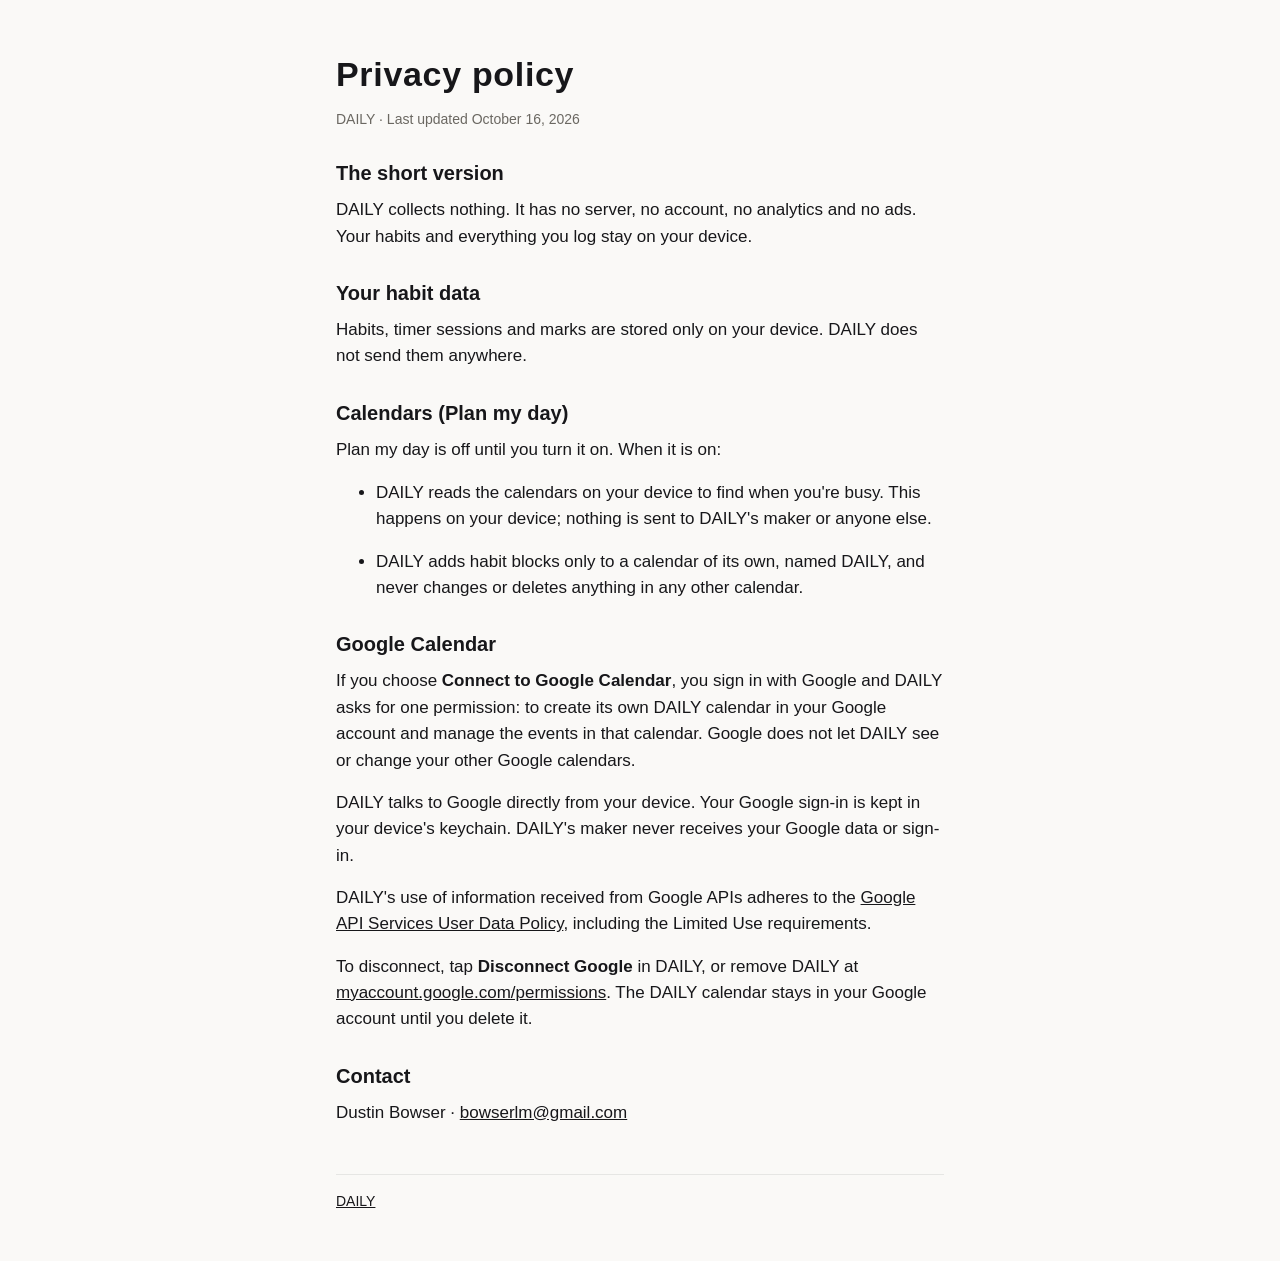
==== privacy.html @ 30e3d3a8 "DAILY home page and privacy policy (for Google's OAuth consent screen) Co-Authored-By: Claude Opus 5" ====
<!doctype html>
<html lang="en">
<head>
<meta charset="utf-8">
<meta name="viewport" content="width=device-width, initial-scale=1">
<title>DAILY Privacy Policy</title>
<meta name="description" content="DAILY collects nothing and has no server.">
<link rel="stylesheet" href="style.css">
</head>
<body>
<main>
  <h1>Privacy policy</h1>
  <p class="muted">DAILY · Last updated October 16, 2026</p>

  <h2>The short version</h2>
  <p>DAILY collects nothing. It has no server, no account, no analytics and no ads. Your habits and everything you log stay on your device.</p>

  <h2>Your habit data</h2>
  <p>Habits, timer sessions and marks are stored only on your device. DAILY does not send them anywhere.</p>

  <h2>Calendars (Plan my day)</h2>
  <p>Plan my day is off until you turn it on. When it is on:</p>
  <ul>
    <li>DAILY reads the calendars on your device to find when you're busy. This happens on your device; nothing is sent to DAILY's maker or anyone else.</li>
    <li>DAILY adds habit blocks only to a calendar of its own, named DAILY, and never changes or deletes anything in any other calendar.</li>
  </ul>

  <h2>Google Calendar</h2>
  <p>If you choose <strong>Connect to Google Calendar</strong>, you sign in with Google and DAILY asks for one permission: to create its own DAILY calendar in your Google account and manage the events in that calendar. Google does not let DAILY see or change your other Google calendars.</p>
  <p>DAILY talks to Google directly from your device. Your Google sign-in is kept in your device's keychain. DAILY's maker never receives your Google data or sign-in.</p>
  <p>DAILY's use of information received from Google APIs adheres to the <a href="https://developers.google.com/terms/api-services-user-data-policy">Google API Services User Data Policy</a>, including the Limited Use requirements.</p>
  <p>To disconnect, tap <strong>Disconnect Google</strong> in DAILY, or remove DAILY at <a href="https://myaccount.google.com/permissions">myaccount.google.com/permissions</a>. The DAILY calendar stays in your Google account until you delete it.</p>

  <h2>Contact</h2>
  <p>Dustin Bowser · <a href="mailto:bowserlm@gmail.com">bowserlm@gmail.com</a></p>

  <nav><a href="index.html">DAILY</a></nav>
</main>
</body>
</html>
---- style.css ----
/* DAILY site -- one palette block, every colour and size a token. */
:root {
  --bg: #0D0D0F; --surface: #17171A; --text: #F2EFEA; --muted: #8A8780; --line: rgba(255,255,255,0.08);
  --size-body: 17px; --size-small: 14px; --size-h1: 34px; --size-h2: 20px;
  --space-1: 8px; --space-2: 16px; --space-3: 28px; --space-4: 48px;
  --max: 640px; --radius: 14px;
}
@media (prefers-color-scheme: light) {
  :root { --bg: #FAF9F7; --surface: #FFFFFF; --text: #17171A; --muted: #6B6862; --line: rgba(0,0,0,0.08); }
}
* { box-sizing: border-box; }
body { margin: 0; background: var(--bg); color: var(--text);
  font: var(--size-body)/1.55 -apple-system, BlinkMacSystemFont, "Helvetica Neue", Arial, sans-serif; }
main { max-width: var(--max); margin: 0 auto; padding: var(--space-4) var(--space-2); }
h1 { font-size: var(--size-h1); margin: 0 0 var(--space-1); letter-spacing: 0.02em; }
h2 { font-size: var(--size-h2); margin: var(--space-3) 0 var(--space-1); }
p, li { margin: 0 0 var(--space-2); }
.muted { color: var(--muted); font-size: var(--size-small); }
a { color: inherit; }
nav { margin-top: var(--space-4); padding-top: var(--space-2); border-top: 1px solid var(--line); font-size: var(--size-small); }
nav a { margin-right: var(--space-2); }
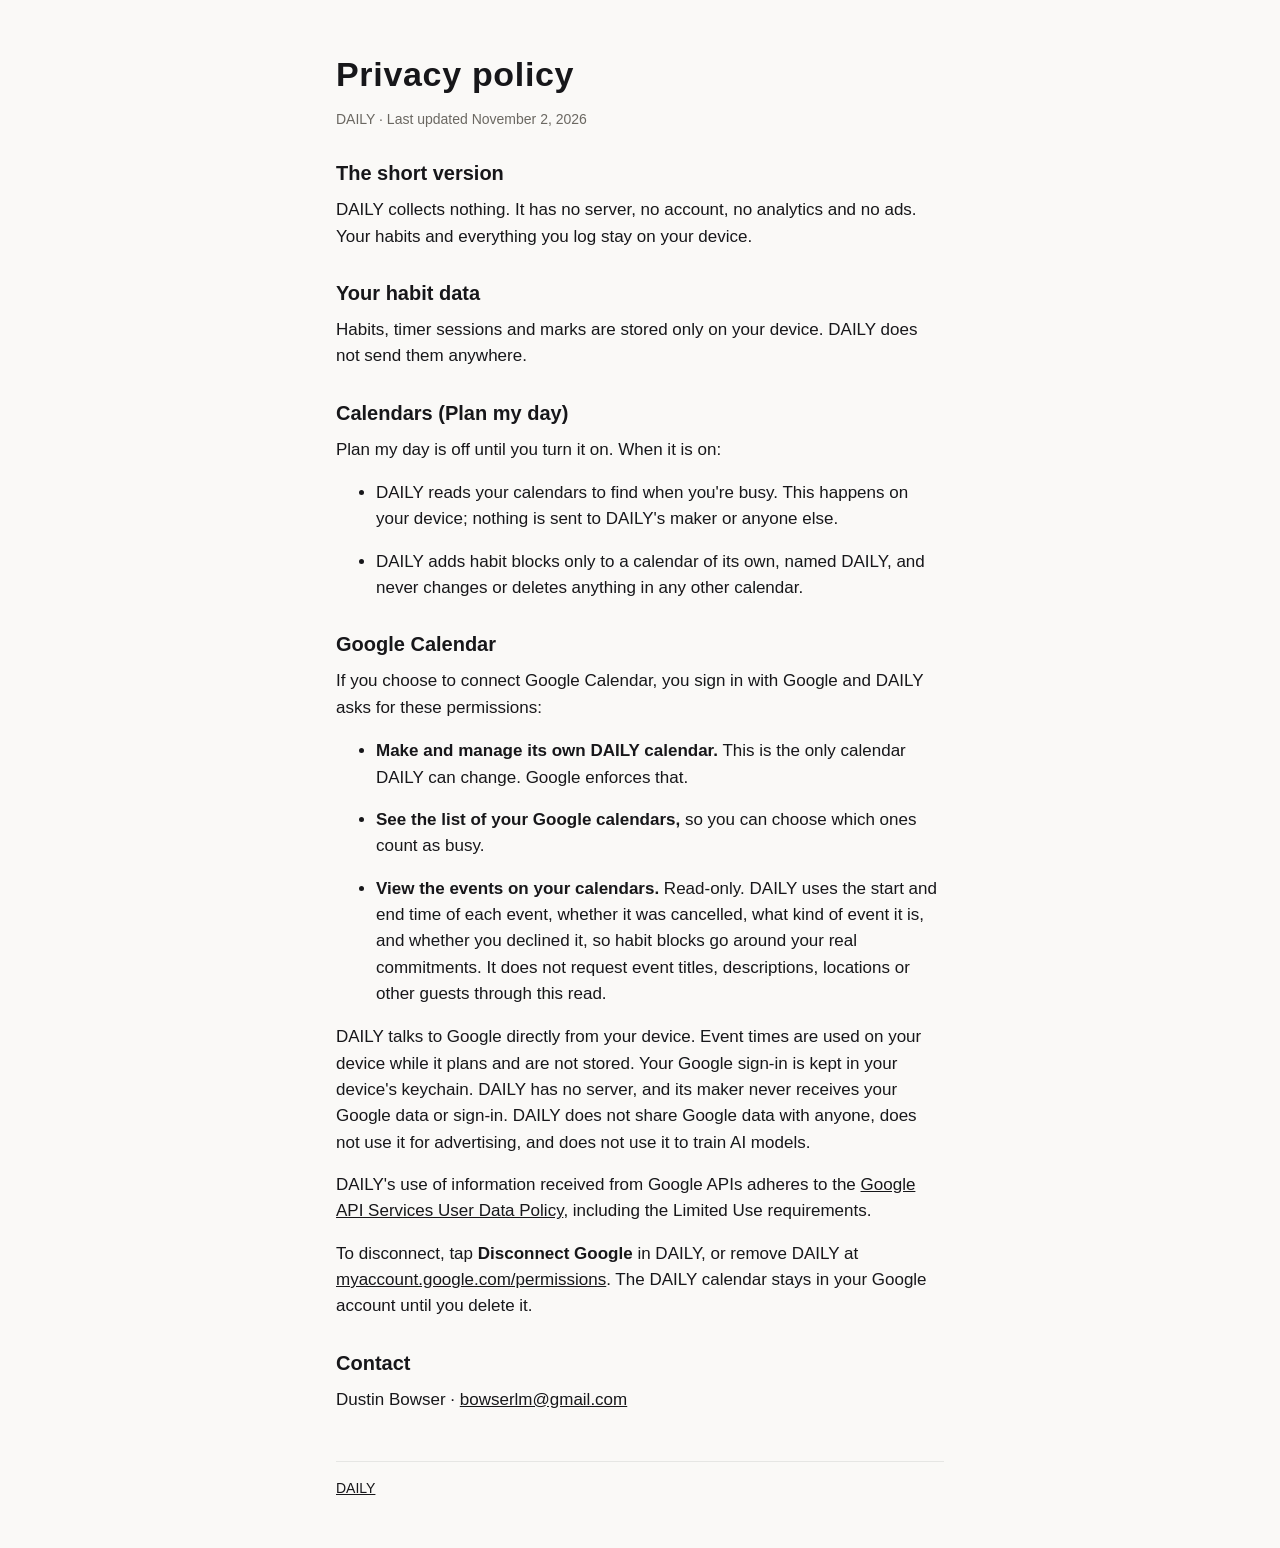
==== commit d98639bc: "Privacy policy: DAILY now reads Google calendars for busy time, read-only; what it reads and doesn't" ====
--- a/privacy.html
+++ b/privacy.html
@@ -10,7 +10,7 @@
 <body>
 <main>
   <h1>Privacy policy</h1>
-  <p class="muted">DAILY · Last updated October 16, 2026</p>
+  <p class="muted">DAILY · Last updated November 2, 2026</p>
 
   <h2>The short version</h2>
   <p>DAILY collects nothing. It has no server, no account, no analytics and no ads. Your habits and everything you log stay on your device.</p>
@@ -21,13 +21,18 @@
   <h2>Calendars (Plan my day)</h2>
   <p>Plan my day is off until you turn it on. When it is on:</p>
   <ul>
-    <li>DAILY reads the calendars on your device to find when you're busy. This happens on your device; nothing is sent to DAILY's maker or anyone else.</li>
+    <li>DAILY reads your calendars to find when you're busy. This happens on your device; nothing is sent to DAILY's maker or anyone else.</li>
     <li>DAILY adds habit blocks only to a calendar of its own, named DAILY, and never changes or deletes anything in any other calendar.</li>
   </ul>
 
   <h2>Google Calendar</h2>
-  <p>If you choose <strong>Connect to Google Calendar</strong>, you sign in with Google and DAILY asks for one permission: to create its own DAILY calendar in your Google account and manage the events in that calendar. Google does not let DAILY see or change your other Google calendars.</p>
-  <p>DAILY talks to Google directly from your device. Your Google sign-in is kept in your device's keychain. DAILY's maker never receives your Google data or sign-in.</p>
+  <p>If you choose to connect Google Calendar, you sign in with Google and DAILY asks for these permissions:</p>
+  <ul>
+    <li><strong>Make and manage its own DAILY calendar.</strong> This is the only calendar DAILY can change. Google enforces that.</li>
+    <li><strong>See the list of your Google calendars,</strong> so you can choose which ones count as busy.</li>
+    <li><strong>View the events on your calendars.</strong> Read-only. DAILY uses the start and end time of each event, whether it was cancelled, what kind of event it is, and whether you declined it, so habit blocks go around your real commitments. It does not request event titles, descriptions, locations or other guests through this read.</li>
+  </ul>
+  <p>DAILY talks to Google directly from your device. Event times are used on your device while it plans and are not stored. Your Google sign-in is kept in your device's keychain. DAILY has no server, and its maker never receives your Google data or sign-in. DAILY does not share Google data with anyone, does not use it for advertising, and does not use it to train AI models.</p>
   <p>DAILY's use of information received from Google APIs adheres to the <a href="https://developers.google.com/terms/api-services-user-data-policy">Google API Services User Data Policy</a>, including the Limited Use requirements.</p>
   <p>To disconnect, tap <strong>Disconnect Google</strong> in DAILY, or remove DAILY at <a href="https://myaccount.google.com/permissions">myaccount.google.com/permissions</a>. The DAILY calendar stays in your Google account until you delete it.</p>
 
